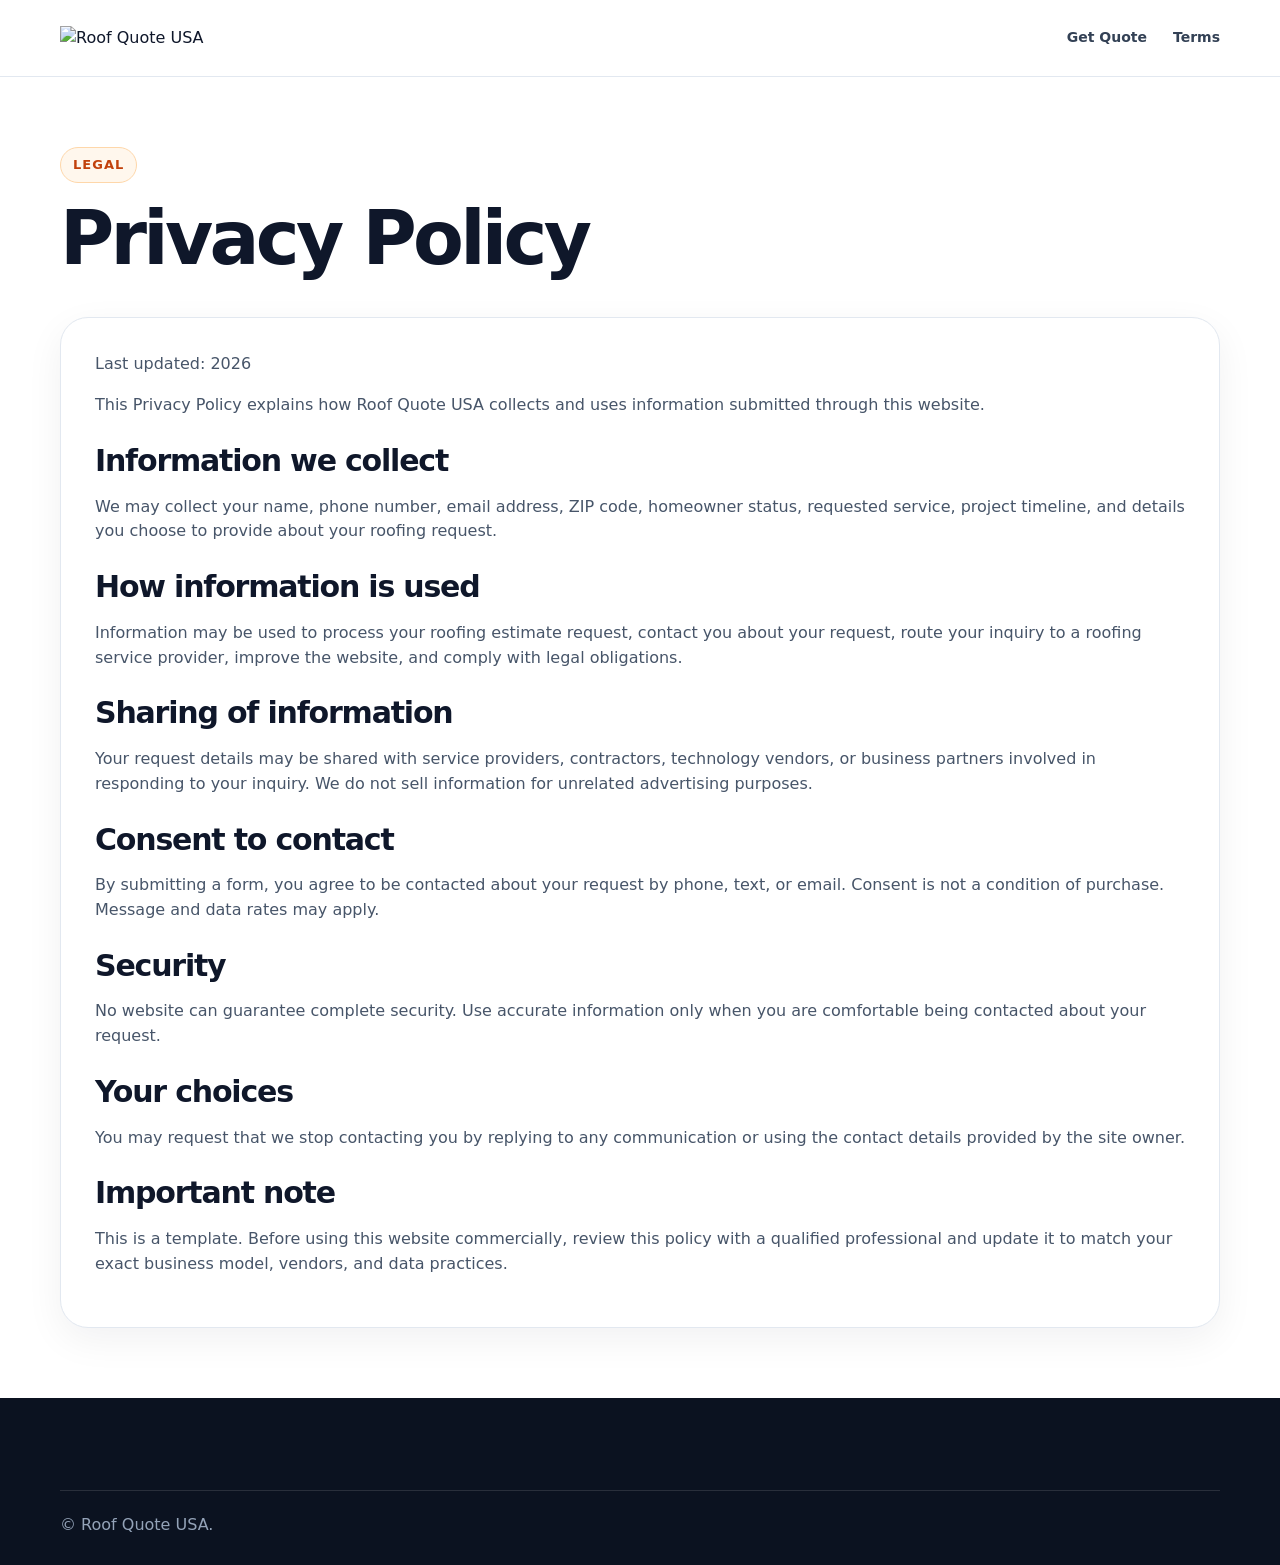
==== privacy.html @ 742b9d22 "Add files via upload" ====
<!DOCTYPE html>
<html lang="en">
<head>
  <meta charset="UTF-8" />
  <meta name="viewport" content="width=device-width, initial-scale=1.0" />
  <title>Privacy Policy | Roof Quote USA</title>
  <link rel="icon" href="assets/favicon.svg" type="image/svg+xml" />
  <link rel="stylesheet" href="styles.css" />
</head>
<body class="legal-page">
  <header class="site-header">
    <div class="container header-inner">
      <a class="brand" href="index.html"><img src="assets/logo.svg" alt="Roof Quote USA" /></a>
      <nav class="main-nav"><a href="index.html#quote-form">Get Quote</a><a href="terms.html">Terms</a></nav>
    </div>
  </header>
  <main>
    <section class="legal-hero"><div class="container"><span class="section-label">Legal</span><h1>Privacy Policy</h1></div></section>
    <section class="container legal-card">
      <p>Last updated: 2026</p>
      <p>This Privacy Policy explains how Roof Quote USA collects and uses information submitted through this website.</p>
      <h2>Information we collect</h2>
      <p>We may collect your name, phone number, email address, ZIP code, homeowner status, requested service, project timeline, and details you choose to provide about your roofing request.</p>
      <h2>How information is used</h2>
      <p>Information may be used to process your roofing estimate request, contact you about your request, route your inquiry to a roofing service provider, improve the website, and comply with legal obligations.</p>
      <h2>Sharing of information</h2>
      <p>Your request details may be shared with service providers, contractors, technology vendors, or business partners involved in responding to your inquiry. We do not sell information for unrelated advertising purposes.</p>
      <h2>Consent to contact</h2>
      <p>By submitting a form, you agree to be contacted about your request by phone, text, or email. Consent is not a condition of purchase. Message and data rates may apply.</p>
      <h2>Security</h2>
      <p>No website can guarantee complete security. Use accurate information only when you are comfortable being contacted about your request.</p>
      <h2>Your choices</h2>
      <p>You may request that we stop contacting you by replying to any communication or using the contact details provided by the site owner.</p>
      <h2>Important note</h2>
      <p>This is a template. Before using this website commercially, review this policy with a qualified professional and update it to match your exact business model, vendors, and data practices.</p>
    </section>
  </main>
  <footer class="site-footer"><div class="container footer-bottom">© <span id="year"></span> Roof Quote USA.</div></footer>
  <script src="js/main.js"></script>
</body>
</html>
---- styles.css ----
:root {
  --bg: #f8fafc;
  --surface: #ffffff;
  --ink: #0f172a;
  --muted: #64748b;
  --line: #e2e8f0;
  --brand: #f97316;
  --brand-dark: #c2410c;
  --blue: #0f3f68;
  --teal: #0f766e;
  --shadow: 0 24px 70px rgba(15, 23, 42, 0.12);
  --radius: 24px;
}

* { box-sizing: border-box; }
html { scroll-behavior: smooth; }
body {
  margin: 0;
  font-family: Inter, ui-sans-serif, system-ui, -apple-system, BlinkMacSystemFont, "Segoe UI", sans-serif;
  background: var(--bg);
  color: var(--ink);
  line-height: 1.55;
}
img { max-width: 100%; display: block; }
a { color: inherit; text-decoration: none; }
.container { width: min(1160px, calc(100% - 40px)); margin: 0 auto; }
.section-pad { padding: 92px 0; }

.site-header {
  position: sticky;
  top: 0;
  z-index: 50;
  background: rgba(255,255,255,.92);
  backdrop-filter: blur(14px);
  border-bottom: 1px solid var(--line);
}
.header-inner {
  min-height: 76px;
  display: flex;
  align-items: center;
  justify-content: space-between;
  gap: 24px;
}
.brand img { width: 180px; height: auto; }
.main-nav { display: flex; gap: 26px; color: #334155; font-weight: 700; font-size: 14px; }
.main-nav a:hover { color: var(--brand); }
.header-cta {
  background: var(--ink);
  color: white;
  padding: 12px 18px;
  border-radius: 999px;
  font-weight: 800;
  font-size: 14px;
}
.menu-toggle { display: none; }

.hero {
  background:
    radial-gradient(circle at top left, rgba(249,115,22,.18), transparent 34%),
    linear-gradient(135deg, #fff 0%, #f8fafc 48%, #eef6ff 100%);
  overflow: hidden;
}
.hero-grid {
  display: grid;
  grid-template-columns: 1fr 1fr;
  gap: 56px;
  align-items: center;
}
.eyebrow, .section-label {
  display: inline-flex;
  align-items: center;
  gap: 8px;
  color: var(--brand-dark);
  background: #fff7ed;
  border: 1px solid #fed7aa;
  border-radius: 999px;
  padding: 7px 12px;
  font-size: 13px;
  font-weight: 900;
  text-transform: uppercase;
  letter-spacing: .08em;
}
h1, h2, h3, p { margin-top: 0; }
h1 {
  margin: 20px 0 20px;
  font-size: clamp(42px, 6vw, 74px);
  line-height: .95;
  letter-spacing: -.05em;
}
h2 {
  font-size: clamp(32px, 4vw, 52px);
  line-height: 1.02;
  letter-spacing: -.04em;
  margin: 14px 0 18px;
}
h3 { font-size: 20px; margin-bottom: 8px; }
.hero-subtitle { font-size: 19px; color: #475569; max-width: 620px; }
.hero-actions { display: flex; flex-wrap: wrap; gap: 14px; margin: 32px 0 24px; }
.btn {
  display: inline-flex;
  justify-content: center;
  align-items: center;
  border-radius: 999px;
  padding: 15px 24px;
  font-weight: 900;
  border: 0;
  cursor: pointer;
  transition: transform .18s ease, box-shadow .18s ease, background .18s ease;
}
.btn:hover { transform: translateY(-2px); }
.btn-primary { background: var(--brand); color: #fff; box-shadow: 0 16px 28px rgba(249,115,22,.28); }
.btn-primary:hover { background: var(--brand-dark); }
.btn-secondary { background: #fff; color: var(--ink); border: 1px solid var(--line); }
.trust-strip { display: flex; flex-wrap: wrap; gap: 10px; }
.trust-strip span {
  background: rgba(255,255,255,.85);
  border: 1px solid var(--line);
  color: #334155;
  padding: 9px 13px;
  border-radius: 999px;
  font-weight: 800;
  font-size: 13px;
}
.hero-card { position: relative; }
.hero-image { border-radius: 32px; box-shadow: var(--shadow); }
.floating-proof {
  position: absolute;
  right: -12px;
  bottom: 34px;
  width: min(270px, 70%);
  background: #fff;
  border: 1px solid var(--line);
  border-radius: 20px;
  box-shadow: var(--shadow);
  padding: 18px;
}
.floating-proof strong { display: block; font-size: 19px; }
.floating-proof span { color: var(--muted); }

.quote-section { padding: 72px 0; background: #0f172a; color: #fff; }
.quote-grid {
  display: grid;
  grid-template-columns: .85fr 1.15fr;
  gap: 36px;
  align-items: start;
}
.quote-info p { color: #cbd5e1; font-size: 18px; }
.check-list { padding: 0; margin: 26px 0 0; list-style: none; display: grid; gap: 14px; }
.check-list li { position: relative; padding-left: 30px; color: #e2e8f0; font-weight: 700; }
.check-list li::before {
  content: "✓";
  position: absolute;
  left: 0;
  top: 0;
  color: #22c55e;
  font-weight: 900;
}
.lead-form {
  background: #fff;
  color: var(--ink);
  border-radius: 30px;
  padding: 30px;
  box-shadow: 0 28px 90px rgba(0,0,0,.25);
}
.form-heading p, .form-note { color: var(--muted); }
.form-row { margin-bottom: 15px; }
.two-cols { display: grid; grid-template-columns: 1fr 1fr; gap: 14px; }
label { display: block; font-weight: 900; color: #334155; margin-bottom: 15px; }
input, select, textarea {
  width: 100%;
  margin-top: 7px;
  border: 1px solid #cbd5e1;
  background: #fff;
  border-radius: 14px;
  padding: 13px 14px;
  font: inherit;
  color: var(--ink);
  outline: none;
}
input:focus, select:focus, textarea:focus { border-color: var(--brand); box-shadow: 0 0 0 4px rgba(249,115,22,.12); }
.consent {
  display: grid;
  grid-template-columns: 20px 1fr;
  gap: 12px;
  align-items: start;
  font-weight: 600;
  color: #475569;
  font-size: 13px;
}
.consent input { width: 18px; margin-top: 3px; }
.form-submit { width: 100%; font-size: 16px; margin-top: 8px; }
.form-note { font-size: 12px; text-align: center; margin: 14px 0 0; }
.form-note a { color: var(--brand-dark); font-weight: 900; }
.form-status {
  margin-top: 14px;
  border-radius: 14px;
  padding: 0;
  font-weight: 800;
}
.form-status.success { background: #dcfce7; color: #166534; padding: 13px; }
.form-status.error { background: #fee2e2; color: #991b1b; padding: 13px; }

.section-header { max-width: 760px; margin-bottom: 36px; }
.section-header p, .muted { color: var(--muted); font-size: 18px; }
.narrow { max-width: 620px; }
.service-grid {
  display: grid;
  grid-template-columns: repeat(4, 1fr);
  gap: 18px;
}
.service-card {
  background: #fff;
  border: 1px solid var(--line);
  border-radius: 28px;
  overflow: hidden;
  box-shadow: 0 12px 38px rgba(15,23,42,.06);
}
.service-card img { width: 100%; aspect-ratio: 1.45; object-fit: cover; }
.service-card h3, .service-card p { padding: 0 22px; }
.service-card h3 { margin-top: 20px; }
.service-card p { color: var(--muted); padding-bottom: 22px; }

.how { background: #fff; }
.how-grid { display: grid; grid-template-columns: .85fr 1.15fr; gap: 44px; align-items: start; }
.steps { display: grid; gap: 18px; }
.step {
  display: grid;
  grid-template-columns: 58px 1fr;
  gap: 18px;
  align-items: start;
  border: 1px solid var(--line);
  border-radius: 22px;
  padding: 22px;
  background: #f8fafc;
}
.step span {
  width: 58px;
  height: 58px;
  border-radius: 18px;
  display: grid;
  place-items: center;
  background: var(--ink);
  color: #fff;
  font-weight: 900;
  font-size: 22px;
}
.step p { color: var(--muted); margin-bottom: 0; }

.trust { background: linear-gradient(135deg, #0f172a, #14334d); color: #fff; }
.trust-grid { display: grid; grid-template-columns: 1fr 1fr; gap: 24px; }
.trust-panel, .trust-list > div {
  background: rgba(255,255,255,.08);
  border: 1px solid rgba(255,255,255,.14);
  border-radius: 30px;
  padding: 30px;
}
.trust-panel p, .trust-list p { color: #cbd5e1; }
.stats { display: grid; grid-template-columns: repeat(3, 1fr); gap: 12px; margin-top: 28px; }
.stats div { background: rgba(255,255,255,.10); border-radius: 20px; padding: 18px; }
.stats strong { display: block; font-size: 28px; }
.stats span { color: #cbd5e1; font-size: 13px; }
.trust-list { display: grid; gap: 16px; }
.trust-list strong { font-size: 18px; }
.trust-list p { margin-bottom: 0; }

.faq-list { display: grid; gap: 14px; }
details {
  background: #fff;
  border: 1px solid var(--line);
  border-radius: 20px;
  padding: 20px 22px;
}
summary { cursor: pointer; font-weight: 900; font-size: 18px; }
details p { color: var(--muted); margin: 14px 0 0; }

.final-cta { padding-top: 30px; }
.final-card {
  background: #fff;
  border: 1px solid var(--line);
  border-radius: 34px;
  padding: 38px;
  box-shadow: var(--shadow);
  display: flex;
  justify-content: space-between;
  gap: 24px;
  align-items: center;
}
.final-card p { color: var(--muted); max-width: 720px; }

.site-footer { background: #0b1220; color: #cbd5e1; padding: 54px 0 28px; }
.footer-grid {
  display: grid;
  grid-template-columns: 1.4fr .7fr .7fr;
  gap: 42px;
}
.footer-logo { width: 180px; margin-bottom: 18px; filter: brightness(0) invert(1); opacity: .92; }
.site-footer h3 { color: #fff; }
.site-footer a { display: block; margin: 10px 0; color: #cbd5e1; }
.site-footer a:hover { color: #fff; }
.footer-bottom { border-top: 1px solid rgba(255,255,255,.12); margin-top: 38px; padding-top: 22px; color: #94a3b8; }

.legal-page { background: #fff; }
.legal-hero { padding: 70px 0 24px; }
.legal-card {
  background: #fff;
  border: 1px solid var(--line);
  border-radius: 28px;
  padding: 34px;
  box-shadow: 0 12px 38px rgba(15,23,42,.06);
  margin-bottom: 70px;
}
.legal-card h2 { font-size: 30px; margin-top: 28px; }
.legal-card p, .legal-card li { color: #475569; }

@media (max-width: 980px) {
  .main-nav, .header-cta { display: none; }
  .menu-toggle { display: inline-flex; border: 1px solid var(--line); background: #fff; border-radius: 999px; padding: 10px 14px; font-weight: 900; }
  .main-nav.open {
    position: absolute;
    left: 20px;
    right: 20px;
    top: 78px;
    display: grid;
    background: #fff;
    border: 1px solid var(--line);
    border-radius: 20px;
    padding: 18px;
    box-shadow: var(--shadow);
  }
  .hero-grid, .quote-grid, .how-grid, .trust-grid { grid-template-columns: 1fr; }
  .service-grid { grid-template-columns: repeat(2, 1fr); }
}

@media (max-width: 640px) {
  .container { width: min(100% - 28px, 1160px); }
  .section-pad { padding: 66px 0; }
  .two-cols, .stats, .footer-grid, .service-grid { grid-template-columns: 1fr; }
  .lead-form, .final-card, .trust-panel, .trust-list > div { padding: 22px; border-radius: 22px; }
  .final-card { align-items: stretch; flex-direction: column; }
  .floating-proof { position: static; width: 100%; margin-top: -20px; }
  h1 { font-size: 42px; }
}
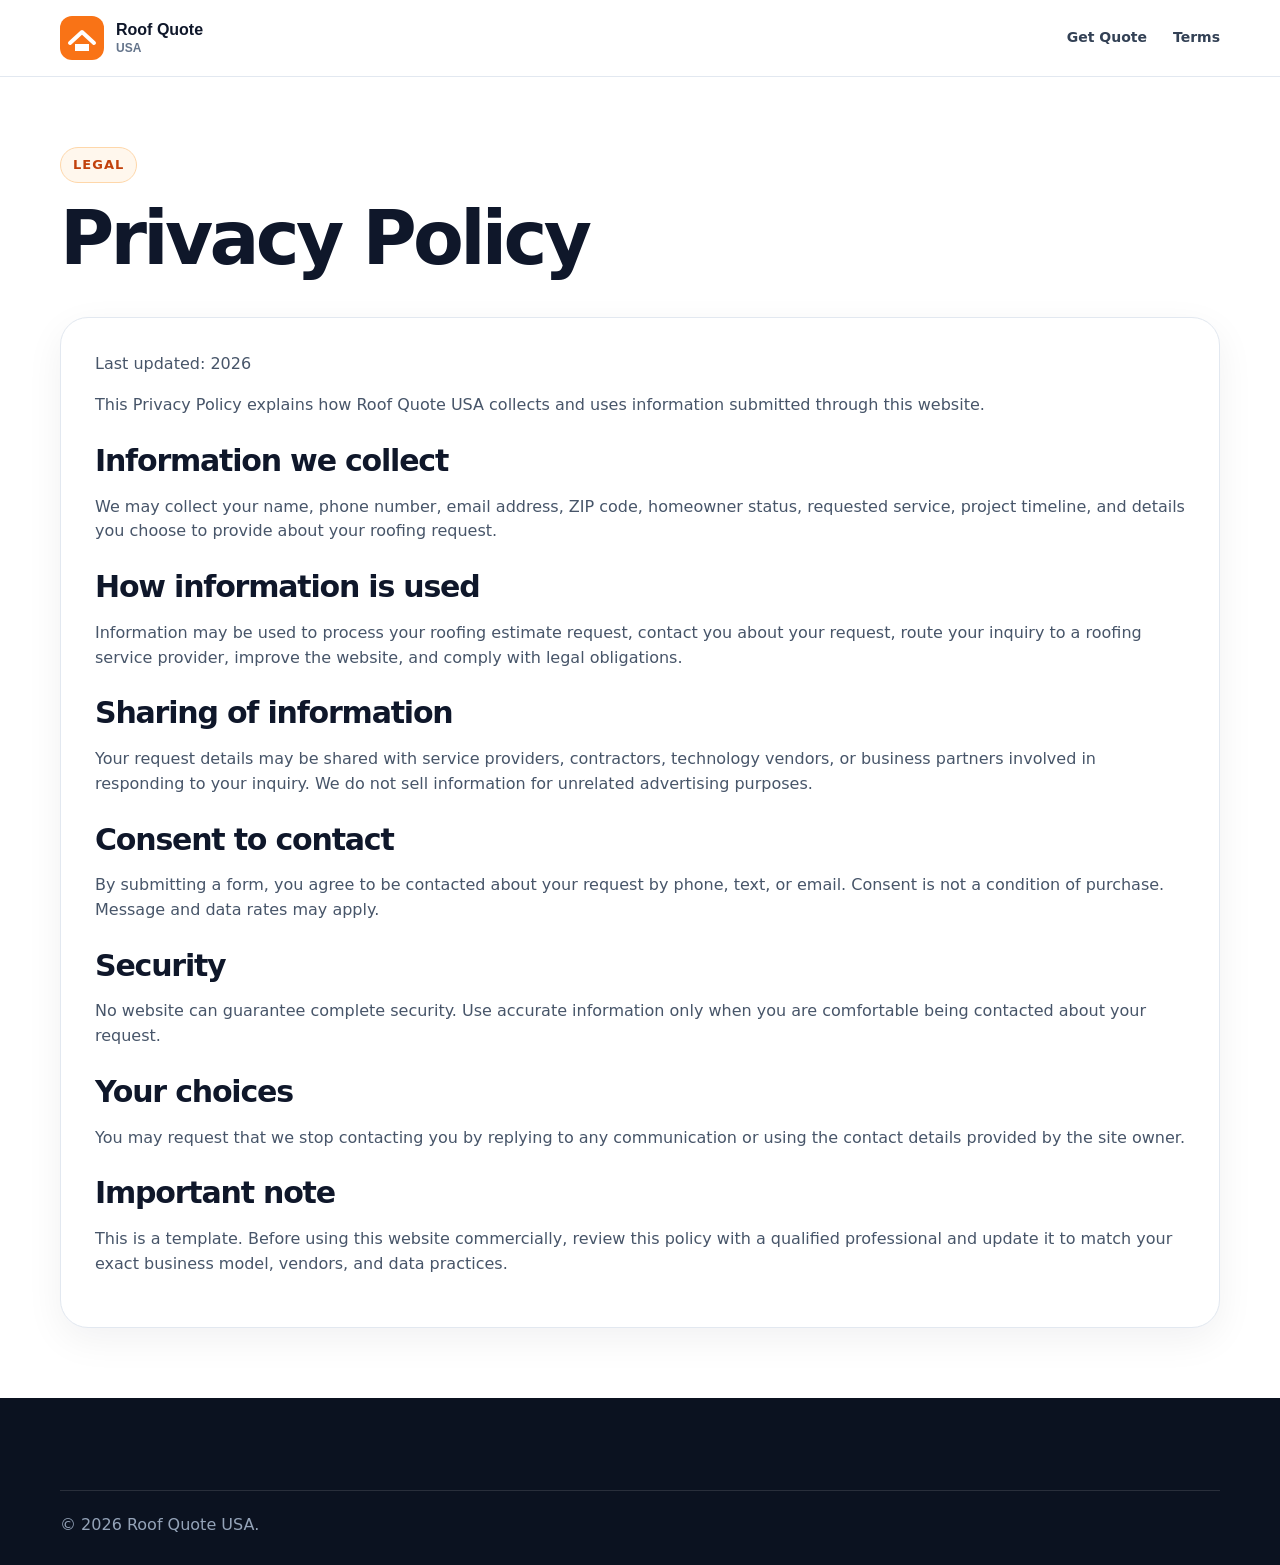
==== commit aaf587e9: "Add files via upload" ====
--- a/privacy.html
+++ b/privacy.html
@@ -4,13 +4,13 @@
   <meta charset="UTF-8" />
   <meta name="viewport" content="width=device-width, initial-scale=1.0" />
   <title>Privacy Policy | Roof Quote USA</title>
-  <link rel="icon" href="assets/favicon.svg" type="image/svg+xml" />
+  <link rel="icon" href="favicon.svg" type="image/svg+xml" />
   <link rel="stylesheet" href="styles.css" />
 </head>
 <body class="legal-page">
   <header class="site-header">
     <div class="container header-inner">
-      <a class="brand" href="index.html"><img src="assets/logo.svg" alt="Roof Quote USA" /></a>
+      <a class="brand" href="index.html"><img src="logo.svg" alt="Roof Quote USA" /></a>
       <nav class="main-nav"><a href="index.html#quote-form">Get Quote</a><a href="terms.html">Terms</a></nav>
     </div>
   </header>
@@ -36,6 +36,6 @@
     </section>
   </main>
   <footer class="site-footer"><div class="container footer-bottom">© <span id="year"></span> Roof Quote USA.</div></footer>
-  <script src="js/main.js"></script>
+  <script src="main.js"></script>
 </body>
 </html>
